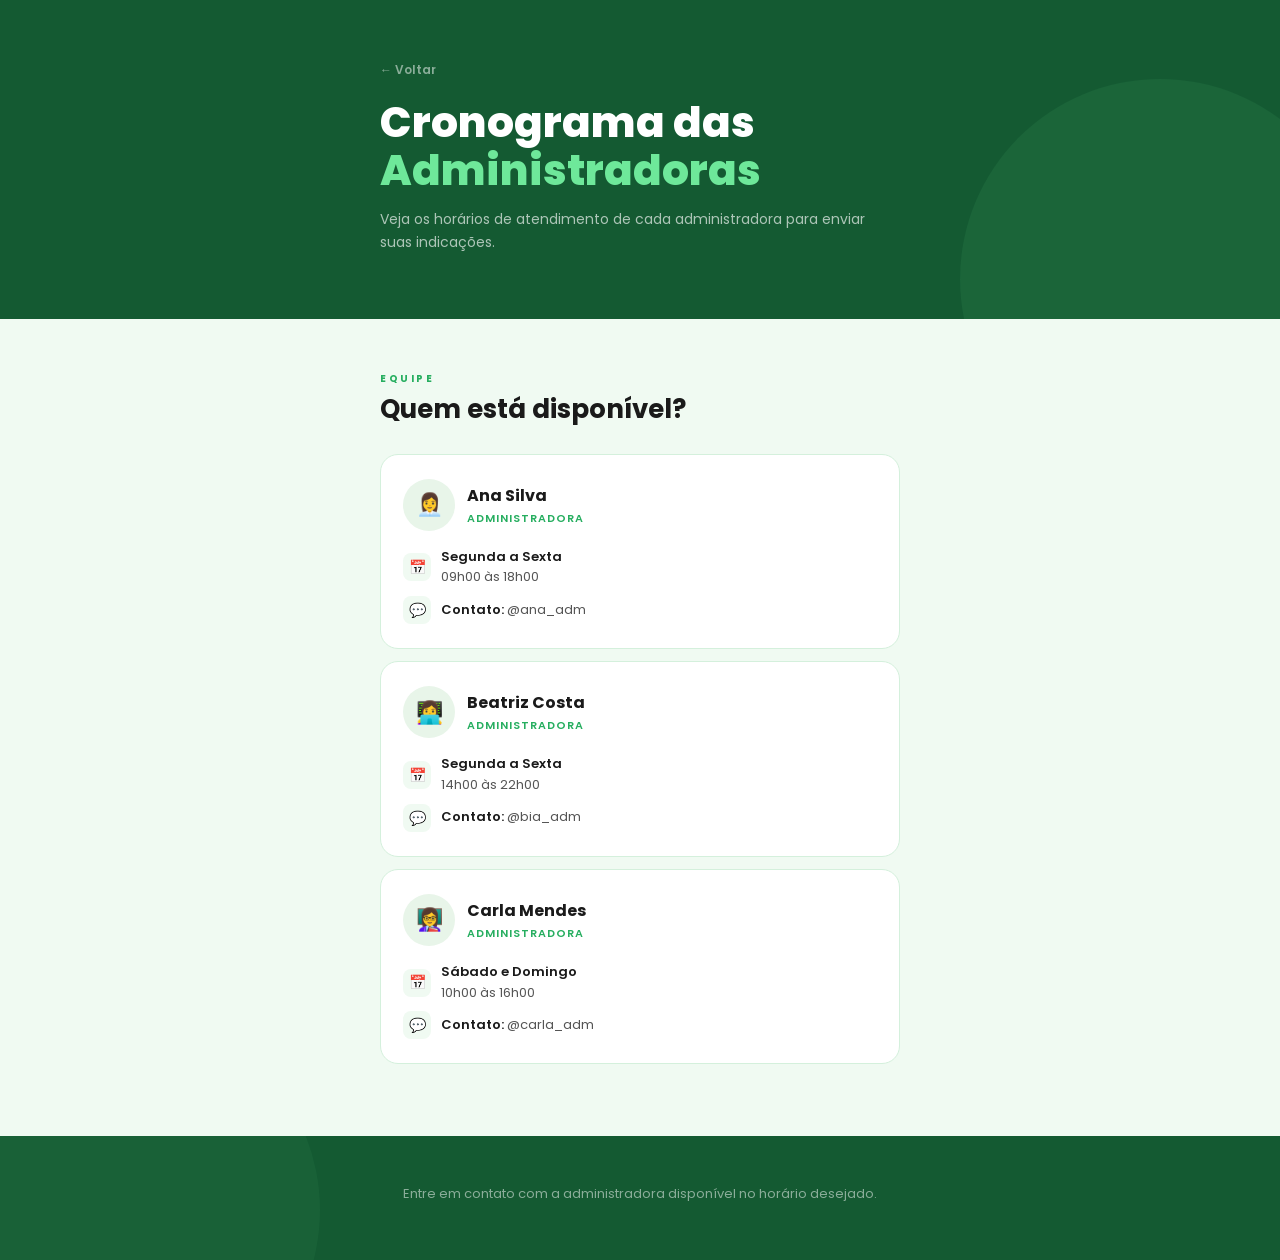
==== cronogramadasadms.html @ 8a8dbc95 "Ajustes" ====
<!DOCTYPE html>
<html lang="pt-BR">

<head>
    <meta charset="UTF-8" />
    <meta name="viewport" content="width=device-width, initial-scale=1.0" />
    <title>Cronograma das Administradoras</title>
    <link rel="preconnect" href="https://fonts.googleapis.com" />
    <link rel="preconnect" href="https://fonts.gstatic.com" crossorigin />
    <link href="https://fonts.googleapis.com/css2?family=Poppins:wght@400;500;600;700;800&display=swap"
        rel="stylesheet" />
    <style>
        *,
        *::before,
        *::after {
            box-sizing: border-box;
            margin: 0;
            padding: 0;
        }

        html {
            scroll-behavior: smooth;
        }

        body {
            font-family: 'Poppins', sans-serif;
            background: #f0faf2;
            color: #1a1a1a;
        }

        .col {
            width: 100%;
            max-width: 560px;
            margin: 0 auto;
            padding: 0 20px;
        }

        /* ─── HERO ─── */
        .hero {
            background: #145a32;
            padding: 56px 0 64px;
            position: relative;
            overflow: hidden;
        }

        .hero::after {
            content: '';
            position: absolute;
            width: 400px;
            height: 400px;
            border-radius: 50%;
            background: rgba(110, 232, 154, 0.07);
            bottom: -160px;
            right: -80px;
            pointer-events: none;
        }

        .hero-back {
            display: inline-flex;
            align-items: center;
            gap: 6px;
            font-size: 12px;
            font-weight: 600;
            color: rgba(255, 255, 255, 0.5);
            text-decoration: none;
            margin-bottom: 20px;
            transition: color .2s;
            position: relative;
        }

        .hero-back:hover {
            color: rgba(255, 255, 255, 0.8);
        }

        .hero h1 {
            font-size: clamp(28px, 6vw, 42px);
            font-weight: 800;
            color: #fff;
            line-height: 1.15;
            margin-bottom: 12px;
            position: relative;
        }

        .hero h1 span {
            color: #6ee89a;
        }

        .hero-desc {
            font-size: 14px;
            color: rgba(255, 255, 255, 0.65);
            line-height: 1.7;
            position: relative;
        }

        /* ─── CONTEÚDO ─── */
        .content {
            padding: 52px 0 72px;
        }

        .sec-tag {
            font-size: 10px;
            font-weight: 700;
            letter-spacing: 2.5px;
            text-transform: uppercase;
            color: #27ae60;
            margin-bottom: 6px;
        }

        .sec-title {
            font-size: clamp(20px, 4vw, 26px);
            font-weight: 700;
            color: #1a1a1a;
            line-height: 1.25;
            margin-bottom: 28px;
        }

        /* ─── CARDS ─── */
        .cards {
            display: flex;
            flex-direction: column;
            gap: 12px;
        }

        .card {
            background: #fff;
            border: 1px solid #d4f0dc;
            border-radius: 18px;
            padding: 24px 22px;
        }

        .card-header {
            display: flex;
            align-items: center;
            gap: 12px;
            margin-bottom: 16px;
        }

        .card-avatar {
            width: 52px;
            height: 52px;
            border-radius: 50%;
            background: #e8f5e9;
            display: flex;
            align-items: center;
            justify-content: center;
            font-size: 22px;
            flex-shrink: 0;
        }

        .card-info {
            flex: 1;
        }

        .card-name {
            font-size: 16px;
            font-weight: 700;
            color: #1a1a1a;
            margin-bottom: 2px;
        }

        .card-role {
            font-size: 11px;
            font-weight: 600;
            letter-spacing: 1px;
            text-transform: uppercase;
            color: #27ae60;
        }

        .card-schedule {
            display: flex;
            flex-direction: column;
            gap: 8px;
        }

        .schedule-item {
            display: flex;
            align-items: center;
            gap: 10px;
            font-size: 13px;
            color: #555;
            line-height: 1.6;
        }

        .schedule-icon {
            width: 28px;
            height: 28px;
            border-radius: 8px;
            background: #f0faf2;
            display: flex;
            align-items: center;
            justify-content: center;
            font-size: 14px;
            flex-shrink: 0;
        }

        .schedule-text {
            flex: 1;
        }

        .schedule-label {
            font-weight: 600;
            color: #1a1a1a;
        }

        /* ─── FOOTER ─── */
        .footer {
            background: #145a32;
            padding: 48px 0 56px;
            text-align: center;
            position: relative;
            overflow: hidden;
        }

        .footer::before {
            content: '';
            position: absolute;
            width: 400px;
            height: 400px;
            border-radius: 50%;
            background: rgba(110, 232, 154, 0.05);
            bottom: -150px;
            left: -80px;
        }

        .footer p {
            font-size: 13px;
            color: rgba(255, 255, 255, 0.5);
            position: relative;
        }
    </style>
</head>

<body>

    <!-- HERO -->
    <section class="hero">
        <div class="col">
            <a href="programaindicacoes.html" class="hero-back">← Voltar</a>
            <h1>Cronograma das <span>Administradoras</span></h1>
            <p class="hero-desc">Veja os horários de atendimento de cada administradora para enviar suas indicações.</p>
        </div>
    </section>

    <!-- CONTEÚDO -->
    <div class="col">
        <div class="content">
            <p class="sec-tag">Equipe</p>
            <p class="sec-title">Quem está disponível?</p>

            <div class="cards">

                <!-- Card Exemplo 1 -->
                <div class="card">
                    <div class="card-header">
                        <div class="card-avatar">👩‍💼</div>
                        <div class="card-info">
                            <p class="card-name">Ana Silva</p>
                            <p class="card-role">Administradora</p>
                        </div>
                    </div>
                    <div class="card-schedule">
                        <div class="schedule-item">
                            <div class="schedule-icon">📅</div>
                            <div class="schedule-text">
                                <span class="schedule-label">Segunda a Sexta</span><br>
                                09h00 às 18h00
                            </div>
                        </div>
                        <div class="schedule-item">
                            <div class="schedule-icon">💬</div>
                            <div class="schedule-text">
                                <span class="schedule-label">Contato:</span> @ana_adm
                            </div>
                        </div>
                    </div>
                </div>

                <!-- Card Exemplo 2 -->
                <div class="card">
                    <div class="card-header">
                        <div class="card-avatar">👩‍💻</div>
                        <div class="card-info">
                            <p class="card-name">Beatriz Costa</p>
                            <p class="card-role">Administradora</p>
                        </div>
                    </div>
                    <div class="card-schedule">
                        <div class="schedule-item">
                            <div class="schedule-icon">📅</div>
                            <div class="schedule-text">
                                <span class="schedule-label">Segunda a Sexta</span><br>
                                14h00 às 22h00
                            </div>
                        </div>
                        <div class="schedule-item">
                            <div class="schedule-icon">💬</div>
                            <div class="schedule-text">
                                <span class="schedule-label">Contato:</span> @bia_adm
                            </div>
                        </div>
                    </div>
                </div>

                <!-- Card Exemplo 3 -->
                <div class="card">
                    <div class="card-header">
                        <div class="card-avatar">👩‍🏫</div>
                        <div class="card-info">
                            <p class="card-name">Carla Mendes</p>
                            <p class="card-role">Administradora</p>
                        </div>
                    </div>
                    <div class="card-schedule">
                        <div class="schedule-item">
                            <div class="schedule-icon">📅</div>
                            <div class="schedule-text">
                                <span class="schedule-label">Sábado e Domingo</span><br>
                                10h00 às 16h00
                            </div>
                        </div>
                        <div class="schedule-item">
                            <div class="schedule-icon">💬</div>
                            <div class="schedule-text">
                                <span class="schedule-label">Contato:</span> @carla_adm
                            </div>
                        </div>
                    </div>
                </div>

            </div>
        </div>
    </div>

    <!-- FOOTER -->
    <div class="footer">
        <div class="col">
            <p>Entre em contato com a administradora disponível no horário desejado.</p>
        </div>
    </div>

</body>

</html>
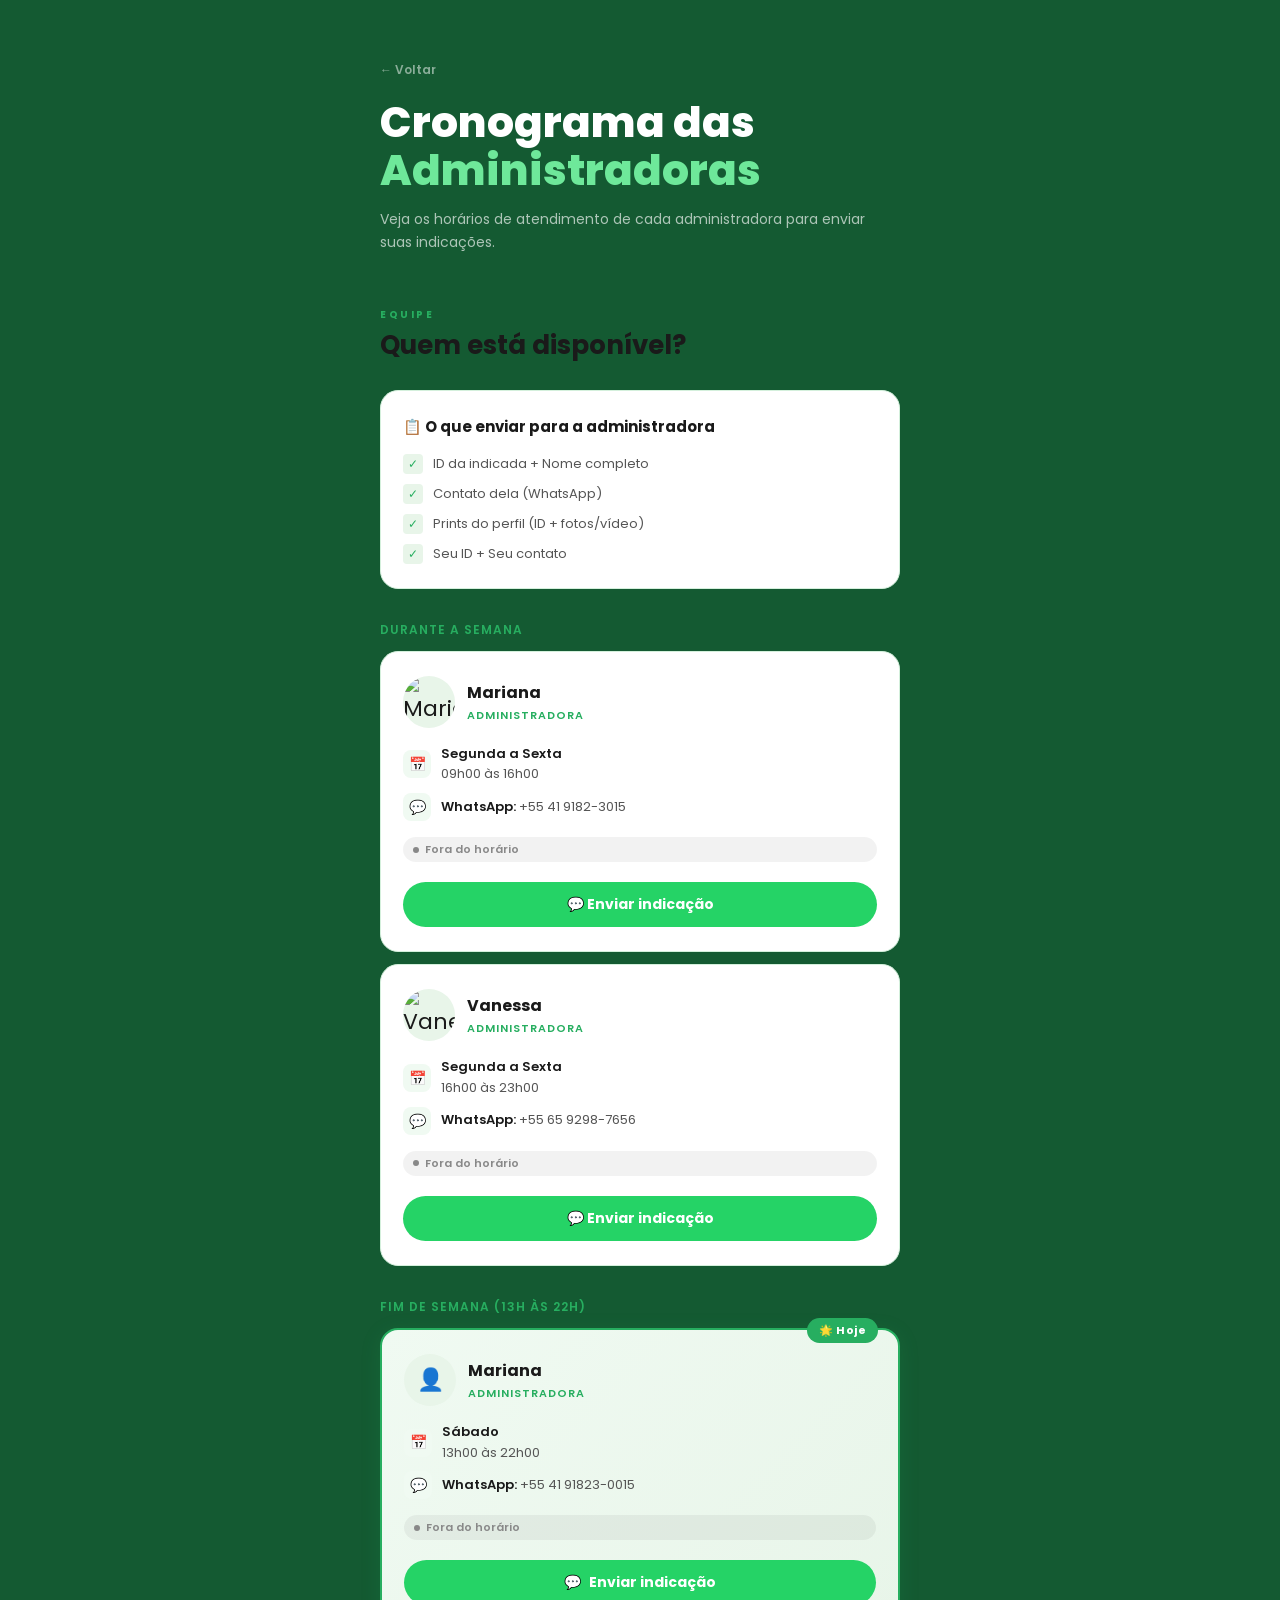
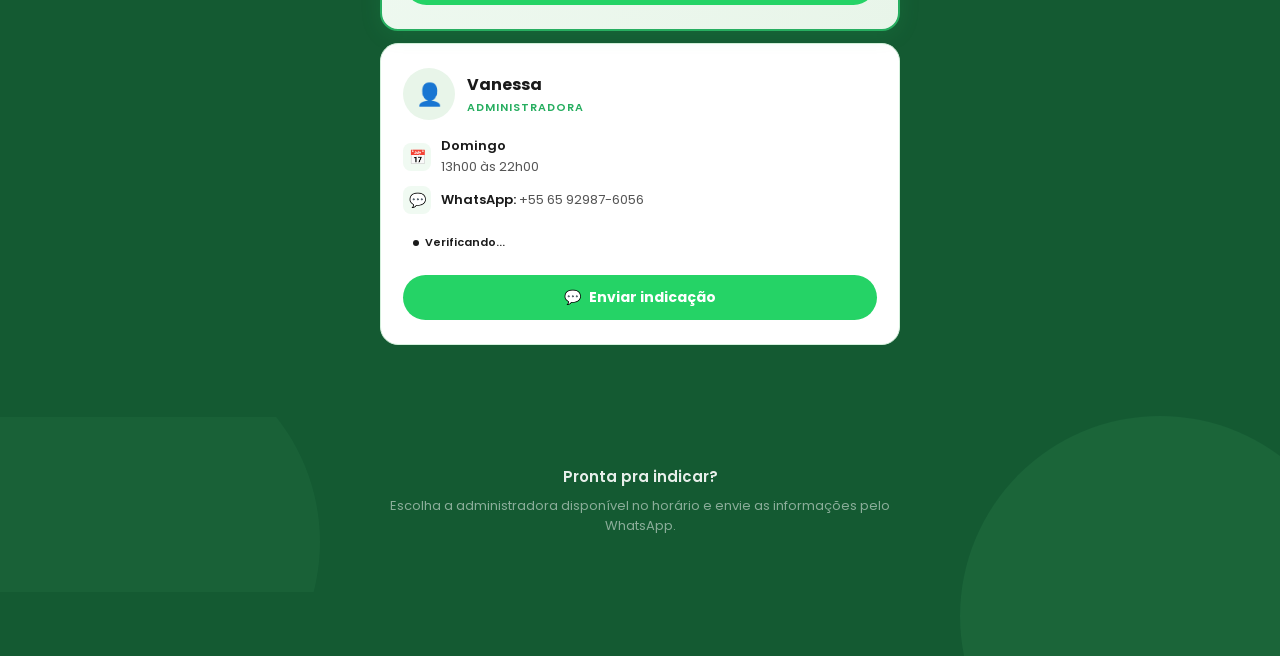
==== commit 0095a321: "Ajustes" ====
--- a/cronogramadasadms.html
+++ b/cronogramadasadms.html
@@ -4,7 +4,25 @@
 <head>
     <meta charset="UTF-8" />
     <meta name="viewport" content="width=device-width, initial-scale=1.0" />
-    <title>Cronograma das Administradoras</title>
+    <meta name="description"
+        content="Veja os horários de atendimento das administradoras do Programa de Indicações. Envie suas indicações no horário certo!" />
+    <meta name="keywords" content="cronograma, administradoras, horários, indicações, atendimento" />
+
+    <!-- Open Graph / Facebook -->
+    <meta property="og:type" content="website" />
+    <meta property="og:title" content="Cronograma das Administradoras" />
+    <meta property="og:description"
+        content="Veja os horários de atendimento de cada administradora para enviar suas indicações." />
+    <meta property="og:image" content="og-indicacoes.png" />
+
+    <!-- Twitter -->
+    <meta name="twitter:card" content="summary_large_image" />
+    <meta name="twitter:title" content="Cronograma das Administradoras" />
+    <meta name="twitter:description"
+        content="Veja os horários de atendimento de cada administradora para enviar suas indicações." />
+
+    <title>Cronograma das Administradoras | Programa de Indicações</title>
+    <link rel="icon" type="image/png" href="hero.png" />
     <link rel="preconnect" href="https://fonts.googleapis.com" />
     <link rel="preconnect" href="https://fonts.gstatic.com" crossorigin />
     <link href="https://fonts.googleapis.com/css2?family=Poppins:wght@400;500;600;700;800&display=swap"
@@ -145,6 +163,13 @@
             justify-content: center;
             font-size: 22px;
             flex-shrink: 0;
+            overflow: hidden;
+        }
+
+        .card-avatar img {
+            width: 100%;
+            height: 100%;
+            object-fit: cover;
         }
 
         .card-info {
@@ -200,6 +225,145 @@
         .schedule-label {
             font-weight: 600;
             color: #1a1a1a;
+        }
+
+        /* ─── BOTÃO WHATSAPP ─── */
+        .whatsapp-btn {
+            display: inline-flex;
+            align-items: center;
+            justify-content: center;
+            gap: 8px;
+            background: #25D366;
+            color: #fff;
+            font-size: 14px;
+            font-weight: 700;
+            padding: 12px 24px;
+            border-radius: 100px;
+            text-decoration: none;
+            transition: background .2s, transform .15s;
+            margin-top: 12px;
+            width: 100%;
+        }
+
+        .whatsapp-btn:hover {
+            background: #20BA5A;
+        }
+
+        .whatsapp-btn:active {
+            transform: scale(0.97);
+        }
+
+        /* ─── STATUS ─── */
+        .status-badge {
+            display: inline-flex;
+            align-items: center;
+            gap: 6px;
+            font-size: 11px;
+            font-weight: 600;
+            padding: 4px 10px;
+            border-radius: 100px;
+            margin-top: 8px;
+        }
+
+        .status-online {
+            background: rgba(39, 174, 96, 0.1);
+            color: #27ae60;
+        }
+
+        .status-offline {
+            background: rgba(0, 0, 0, 0.05);
+            color: #888;
+        }
+
+        .status-dot {
+            width: 6px;
+            height: 6px;
+            border-radius: 50%;
+            background: currentColor;
+            animation: pulse 2s ease-in-out infinite;
+        }
+
+        @keyframes pulse {
+
+            0%,
+            100% {
+                opacity: 1;
+            }
+
+            50% {
+                opacity: 0.5;
+            }
+        }
+
+        /* ─── DESTAQUE HOJE ─── */
+        .card-today {
+            border: 2px solid #27ae60;
+            box-shadow: 0 4px 20px rgba(39, 174, 96, 0.15);
+            position: relative;
+        }
+
+        .card-today::before {
+            content: '🌟 Hoje';
+            position: absolute;
+            top: -12px;
+            right: 20px;
+            background: #27ae60;
+            color: #fff;
+            font-size: 11px;
+            font-weight: 700;
+            padding: 4px 12px;
+            border-radius: 100px;
+            letter-spacing: 0.5px;
+        }
+
+        .card-highlight {
+            background: linear-gradient(135deg, #f0faf2 0%, #e8f5e9 100%);
+        }
+
+        /* ─── CHECKLIST ─── */
+        .checklist {
+            background: #fff;
+            border: 1px solid #d4f0dc;
+            border-radius: 18px;
+            padding: 24px 22px;
+            margin-bottom: 32px;
+        }
+
+        .checklist-title {
+            font-size: 15px;
+            font-weight: 700;
+            color: #1a1a1a;
+            margin-bottom: 16px;
+            display: flex;
+            align-items: center;
+            gap: 8px;
+        }
+
+        .checklist-items {
+            display: flex;
+            flex-direction: column;
+            gap: 10px;
+        }
+
+        .checklist-item {
+            display: flex;
+            align-items: center;
+            gap: 10px;
+            font-size: 13px;
+            color: #555;
+        }
+
+        .checklist-icon {
+            width: 20px;
+            height: 20px;
+            border-radius: 4px;
+            background: #e8f5e9;
+            color: #27ae60;
+            display: flex;
+            align-items: center;
+            justify-content: center;
+            font-size: 12px;
+            flex-shrink: 0;
         }
 
         /* ─── FOOTER ─── */
@@ -233,110 +397,369 @@
 <body>
 
     <!-- HERO -->
-    <section class="hero">
+    <header class="hero" role="banner">
         <div class="col">
             <a href="programaindicacoes.html" class="hero-back">← Voltar</a>
             <h1>Cronograma das <span>Administradoras</span></h1>
             <p class="hero-desc">Veja os horários de atendimento de cada administradora para enviar suas indicações.</p>
         </div>
-    </section>
-
-    <!-- CONTEÚDO -->
-    <div class="col">
-        <div class="content">
-            <p class="sec-tag">Equipe</p>
-            <p class="sec-title">Quem está disponível?</p>
-
-            <div class="cards">
-
-                <!-- Card Exemplo 1 -->
-                <div class="card">
+        </section>
+
+        <!-- CONTEÚDO -->
+        <div class="col">
+            <div class="content">
+                <p class="sec-tag">Equipe</p>
+                <p class="sec-title">Quem está disponível?</p>
+
+                <!-- Checklist -->
+                <div class="checklist">
+                    <div class="checklist-title">
+                        📋 O que enviar para a administradora
+                    </div>
+                    <div class="checklist-items">
+                        <div class="checklist-item">
+                            <div class="checklist-icon">✓</div>
+                            <span>ID da indicada + Nome completo</span>
+                        </div>
+                        <div class="checklist-item">
+                            <div class="checklist-icon">✓</div>
+                            <span>Contato dela (WhatsApp)</span>
+                        </div>
+                        <div class="checklist-item">
+                            <div class="checklist-icon">✓</div>
+                            <span>Prints do perfil (ID + fotos/vídeo)</span>
+                        </div>
+                        <div class="checklist-item">
+                            <div class="checklist-icon">✓</div>
+                            <span>Seu ID + Seu contato</span>
+                        </div>
+                    </div>
+                </div>
+
+                <!-- Semana -->
+                <p
+                    style="font-size: 12px; font-weight: 600; color: #27ae60; margin-bottom: 12px; text-transform: uppercase; letter-spacing: 1px;">
+                    Durante a semana</p>
+
+                <div class="cards">
+
+                    <!-- Mariana -->
+                    <div class="card">
+                        <div class="card-header">
+                            <div class="card-avatar">
+                                <img src="adm-mari.png" alt="Mariana">
+                            </div>
+                            <div class="card-info">
+                                <p class="card-name">Mariana</p>
+                                <p class="card-role">Administradora</p>
+                            </div>
+                        </div>
+                        <div class="card-schedule">
+                            <div class="schedule-item">
+                                <div class="schedule-icon">📅</div>
+                                <div class="schedule-text">
+                                    <span class="schedule-label">Segunda a Sexta</span><br>
+                                    09h00 às 16h00
+                                </div>
+                            </div>
+                            <div class="schedule-item">
+                                <div class="schedule-icon">💬</div>
+                                <div class="schedule-text">
+                                    <span class="schedule-label">WhatsApp:</span> +55 41 9182-3015
+                                </div>
+                            </div>
+                            <span class="status-badge status-mari">
+                                <span class="status-dot"></span>
+                                <span class="status-text-mari">Verificando...</span>
+                            </span>
+                            <a href="https://wa.me/5541918230015?text=Oi%20Mariana!%20Quero%20fazer%20uma%20indicação%20😊"
+                                class="whatsapp-btn" target="_blank">
+                                💬 Enviar indicação
+                            </a>
+                        </div>
+                    </div>
+
+                    <!-- Vanessa -->
+                    <div class="card">
+                        <div class="card-header">
+                            <div class="card-avatar">
+                                <img src="adm-van.png" alt="Vanessa">
+                            </div>
+                            <div class="card-info">
+                                <p class="card-name">Vanessa</p>
+                                <p class="card-role">Administradora</p>
+                            </div>
+                        </div>
+                        <div class="card-schedule">
+                            <div class="schedule-item">
+                                <div class="schedule-icon">📅</div>
+                                <div class="schedule-text">
+                                    <span class="schedule-label">Segunda a Sexta</span><br>
+                                    16h00 às 23h00
+                                </div>
+                            </div>
+                            <div class="schedule-item">
+                                <div class="schedule-icon">💬</div>
+                                <div class="schedule-text">
+                                    <span class="schedule-label">WhatsApp:</span> +55 65 9298-7656
+                                </div>
+                            </div>
+                            <span class="status-badge status-vanessa">
+                                <span class="status-dot"></span>
+                                <span class="status-text-vanessa">Verificando...</span>
+                            </span>
+                            <a href="https://wa.me/5565929876056?text=Oi%20Vanessa!%20Quero%20fazer%20uma%20indicação%20😊"
+                                class="whatsapp-btn" target="_blank">
+                                💬 Enviar indicação
+                            </a>
+                        </div>
+                    </div>
+
+                </div>
+
+                <!-- Fim de Semana -->
+                <p
+                    style="font-size: 12px; font-weight: 600; color: #27ae60; margin: 32px 0 12px; text-transform: uppercase; letter-spacing: 1px;">
+                    Fim de semana (13h às 22h)</p>
+
+                <div class="cards" id="weekend-cards">
+                    <!-- Preenchido via JavaScript -->
+                </div>
+
+            </div>
+        </div>
+
+        <!-- FOOTER -->
+        <div class="footer">
+            <div class="col">
+                <p style="font-size: 15px; font-weight: 600; color: rgba(255,255,255,0.9); margin-bottom: 8px;">Pronta
+                    pra
+                    indicar?</p>
+                <p>Escolha a administradora disponível no horário e envie as informações pelo WhatsApp.</p>
+            </div>
+        </div>
+
+        <script>
+            // Configuração: primeira semana de referência (Vanessa no sábado, Mariana no domingo)
+            // Data de referência: 19/04/2025 (sábado com Vanessa)
+            const referenceDate = new Date('2025-04-19');
+
+            function getWeekendSchedule() {
+                const today = new Date();
+                const diffTime = today - referenceDate;
+                const diffWeeks = Math.floor(diffTime / (7 * 24 * 60 * 60 * 1000));
+
+                // Se o número de semanas é par, mantém o padrão (Vanessa sábado, Mariana domingo)
+                // Se ímpar, inverte
+                const isVanessaSaturday = diffWeeks % 2 === 0;
+
+                return {
+                    saturday: isVanessaSaturday ? 'vanessa' : 'mariana',
+                    sunday: isVanessaSaturday ? 'mariana' : 'vanessa'
+                };
+            }
+
+            function renderWeekendCards() {
+                const schedule = getWeekendSchedule();
+                const container = document.getElementById('weekend-cards');
+                const today = new Date().getDay(); // 0 = domingo, 6 = sábado
+
+                const admData = {
+                    vanessa: {
+                        name: 'Vanessa',
+                        img: 'adm-van.png',
+                        phone: '+55 65 92987-6056',
+                        phoneLink: '5565929876056',
+                        waLink: 'https://wa.me/5565929876056?text=Oi%20Vanessa!%20Quero%20fazer%20uma%20indicação%20😊'
+                    },
+                    mariana: {
+                        name: 'Mariana',
+                        img: 'adm-mari.png',
+                        phone: '+55 41 91823-0015',
+                        phoneLink: '5541918230015',
+                        waLink: 'https://wa.me/5541918230015?text=Oi%20Mariana!%20Quero%20fazer%20uma%20indicação%20😊'
+                    }
+                };
+
+                const saturdayAdm = admData[schedule.saturday];
+                const sundayAdm = admData[schedule.sunday];
+
+                // Verifica se é sábado ou domingo para destacar
+                const isSaturday = today === 6;
+                const isSunday = today === 0;
+
+                container.innerHTML = `
+                <!-- Sábado -->
+                <article class="card ${isSaturday ? 'card-today card-highlight' : ''}" role="listitem" id="saturday-card">
                     <div class="card-header">
-                        <div class="card-avatar">👩‍💼</div>
+                        <div class="card-avatar">
+                            <img src="${saturdayAdm.img}" alt="Foto de perfil da administradora ${saturdayAdm.name}" loading="lazy" onerror="this.parentElement.innerHTML='👤'">
+                        </div>
                         <div class="card-info">
-                            <p class="card-name">Ana Silva</p>
+                            <h4 class="card-name">${saturdayAdm.name}</h4>
                             <p class="card-role">Administradora</p>
                         </div>
                     </div>
                     <div class="card-schedule">
                         <div class="schedule-item">
-                            <div class="schedule-icon">📅</div>
+                            <div class="schedule-icon" aria-hidden="true">📅</div>
                             <div class="schedule-text">
-                                <span class="schedule-label">Segunda a Sexta</span><br>
-                                09h00 às 18h00
+                                <span class="schedule-label">Sábado</span><br>
+                                13h00 às 22h00
                             </div>
                         </div>
                         <div class="schedule-item">
-                            <div class="schedule-icon">💬</div>
+                            <div class="schedule-icon" aria-hidden="true">💬</div>
                             <div class="schedule-text">
-                                <span class="schedule-label">Contato:</span> @ana_adm
-                            </div>
-                        </div>
+                                <span class="schedule-label">WhatsApp:</span> <a href="tel:+${saturdayAdm.phoneLink}" style="color: inherit; text-decoration: none;">${saturdayAdm.phone}</a>
+                            </div>
+                        </div>
+                        <span class="status-badge status-saturday" role="status" aria-live="polite">
+                            <span class="status-dot" aria-hidden="true"></span>
+                            <span class="status-text-saturday">Verificando...</span>
+                        </span>
+                        <a href="${saturdayAdm.waLink}"
+                            class="whatsapp-btn" target="_blank" rel="noopener noreferrer" aria-label="Enviar indicação para ${saturdayAdm.name} via WhatsApp">
+                            <span aria-hidden="true">💬</span> Enviar indicação
+                        </a>
                     </div>
-                </div>
-
-                <!-- Card Exemplo 2 -->
-                <div class="card">
+                </article>
+
+                <!-- Domingo -->
+                <article class="card ${isSunday ? 'card-today card-highlight' : ''}" role="listitem" id="sunday-card">
                     <div class="card-header">
-                        <div class="card-avatar">👩‍💻</div>
+                        <div class="card-avatar">
+                            <img src="${sundayAdm.img}" alt="Foto de perfil da administradora ${sundayAdm.name}" loading="lazy" onerror="this.parentElement.innerHTML='👤'">
+                        </div>
                         <div class="card-info">
-                            <p class="card-name">Beatriz Costa</p>
+                            <h4 class="card-name">${sundayAdm.name}</h4>
                             <p class="card-role">Administradora</p>
                         </div>
                     </div>
                     <div class="card-schedule">
                         <div class="schedule-item">
-                            <div class="schedule-icon">📅</div>
+                            <div class="schedule-icon" aria-hidden="true">📅</div>
                             <div class="schedule-text">
-                                <span class="schedule-label">Segunda a Sexta</span><br>
-                                14h00 às 22h00
+                                <span class="schedule-label">Domingo</span><br>
+                                13h00 às 22h00
                             </div>
                         </div>
                         <div class="schedule-item">
-                            <div class="schedule-icon">💬</div>
+                            <div class="schedule-icon" aria-hidden="true">💬</div>
                             <div class="schedule-text">
-                                <span class="schedule-label">Contato:</span> @bia_adm
-                            </div>
-                        </div>
+                                <span class="schedule-label">WhatsApp:</span> <a href="tel:+${sundayAdm.phoneLink}" style="color: inherit; text-decoration: none;">${sundayAdm.phone}</a>
+                            </div>
+                        </div>
+                        <span class="status-badge status-sunday" role="status" aria-live="polite">
+                            <span class="status-dot" aria-hidden="true"></span>
+                            <span class="status-text-sunday">Verificando...</span>
+                        </span>
+                        <a href="${sundayAdm.waLink}"
+                            class="whatsapp-btn" target="_blank" rel="noopener noreferrer" aria-label="Enviar indicação para ${sundayAdm.name} via WhatsApp">
+                            <span aria-hidden="true">💬</span> Enviar indicação
+                        </a>
                     </div>
-                </div>
-
-                <!-- Card Exemplo 3 -->
-                <div class="card">
-                    <div class="card-header">
-                        <div class="card-avatar">👩‍🏫</div>
-                        <div class="card-info">
-                            <p class="card-name">Carla Mendes</p>
-                            <p class="card-role">Administradora</p>
-                        </div>
-                    </div>
-                    <div class="card-schedule">
-                        <div class="schedule-item">
-                            <div class="schedule-icon">📅</div>
-                            <div class="schedule-text">
-                                <span class="schedule-label">Sábado e Domingo</span><br>
-                                10h00 às 16h00
-                            </div>
-                        </div>
-                        <div class="schedule-item">
-                            <div class="schedule-icon">💬</div>
-                            <div class="schedule-text">
-                                <span class="schedule-label">Contato:</span> @carla_adm
-                            </div>
-                        </div>
-                    </div>
-                </div>
-
-            </div>
-        </div>
-    </div>
-
-    <!-- FOOTER -->
-    <div class="footer">
-        <div class="col">
-            <p>Entre em contato com a administradora disponível no horário desejado.</p>
-        </div>
-    </div>
+                </article>
+            `;
+
+                // Verifica status do fim de semana
+                checkWeekendStatus();
+            }
+
+            // Renderiza ao carregar a página
+            renderWeekendCards();
+
+            // Verifica status online/offline
+            function checkStatus() {
+                const now = new Date();
+                const day = now.getDay(); // 0 = domingo, 1 = segunda, etc
+                const hour = now.getHours();
+                const minute = now.getMinutes();
+                const currentTime = hour + minute / 60;
+
+                // Mariana: Segunda a Sexta, 9h às 16h
+                const mariOnline = day >= 1 && day <= 5 && currentTime >= 9 && currentTime < 16;
+                const mariStatus = document.querySelector('.status-mari');
+                const mariText = document.querySelector('.status-text-mari');
+
+                if (mariOnline) {
+                    mariStatus.classList.remove('status-offline');
+                    mariStatus.classList.add('status-online');
+                    mariText.textContent = 'Disponível agora';
+                } else {
+                    mariStatus.classList.remove('status-online');
+                    mariStatus.classList.add('status-offline');
+                    mariText.textContent = 'Fora do horário';
+                }
+
+                // Vanessa: Segunda a Sexta, 16h às 23h
+                const vanessaOnline = day >= 1 && day <= 5 && currentTime >= 16 && currentTime < 23;
+                const vanessaStatus = document.querySelector('.status-vanessa');
+                const vanessaText = document.querySelector('.status-text-vanessa');
+
+                if (vanessaOnline) {
+                    vanessaStatus.classList.remove('status-offline');
+                    vanessaStatus.classList.add('status-online');
+                    vanessaText.textContent = 'Disponível agora';
+                } else {
+                    vanessaStatus.classList.remove('status-online');
+                    vanessaStatus.classList.add('status-offline');
+                    vanessaText.textContent = 'Fora do horário';
+                }
+            }
+
+            // Verifica status do fim de semana
+            function checkWeekendStatus() {
+                const now = new Date();
+                const day = now.getDay();
+                const hour = now.getHours();
+                const minute = now.getMinutes();
+                const currentTime = hour + minute / 60;
+
+                // Sábado: 13h às 22h
+                if (day === 6) {
+                    const saturdayOnline = currentTime >= 13 && currentTime < 22;
+                    const saturdayStatus = document.querySelector('.status-saturday');
+                    const saturdayText = document.querySelector('.status-text-saturday');
+
+                    if (saturdayStatus && saturdayText) {
+                        if (saturdayOnline) {
+                            saturdayStatus.classList.remove('status-offline');
+                            saturdayStatus.classList.add('status-online');
+                            saturdayText.textContent = 'Disponível agora';
+                        } else {
+                            saturdayStatus.classList.remove('status-online');
+                            saturdayStatus.classList.add('status-offline');
+                            saturdayText.textContent = 'Fora do horário';
+                        }
+                    }
+                }
+
+                // Domingo: 13h às 22h
+                if (day === 0) {
+                    const sundayOnline = currentTime >= 13 && currentTime < 22;
+                    const sundayStatus = document.querySelector('.status-sunday');
+                    const sundayText = document.querySelector('.status-text-sunday');
+
+                    if (sundayStatus && sundayText) {
+                        if (sundayOnline) {
+                            sundayStatus.classList.remove('status-offline');
+                            sundayStatus.classList.add('status-online');
+                            sundayText.textContent = 'Disponível agora';
+                        } else {
+                            sundayStatus.classList.remove('status-online');
+                            sundayStatus.classList.add('status-offline');
+                            sundayText.textContent = 'Fora do horário';
+                        }
+                    }
+                }
+            }
+
+            // Verifica status ao carregar e a cada minuto
+            checkStatus();
+            setInterval(checkStatus, 60000);
+            setInterval(checkWeekendStatus, 60000);
+        </script>
 
 </body>
 
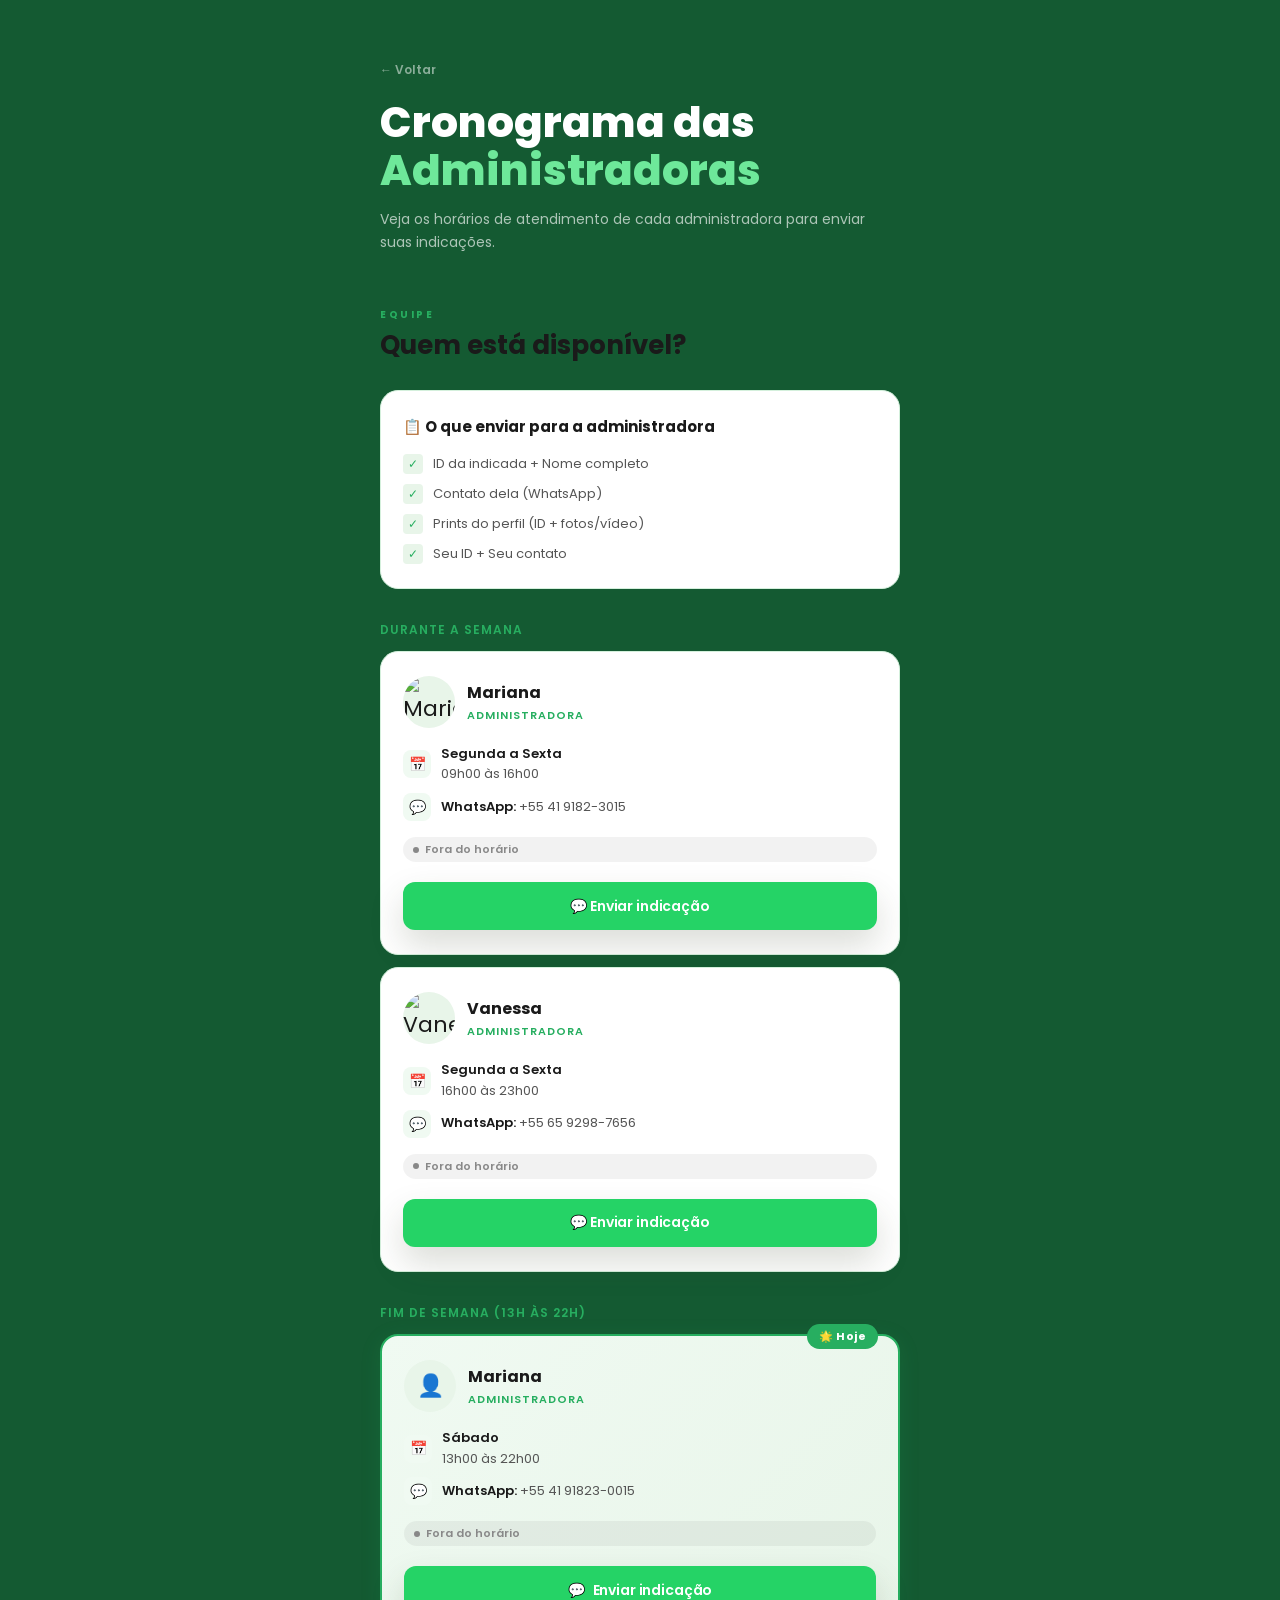
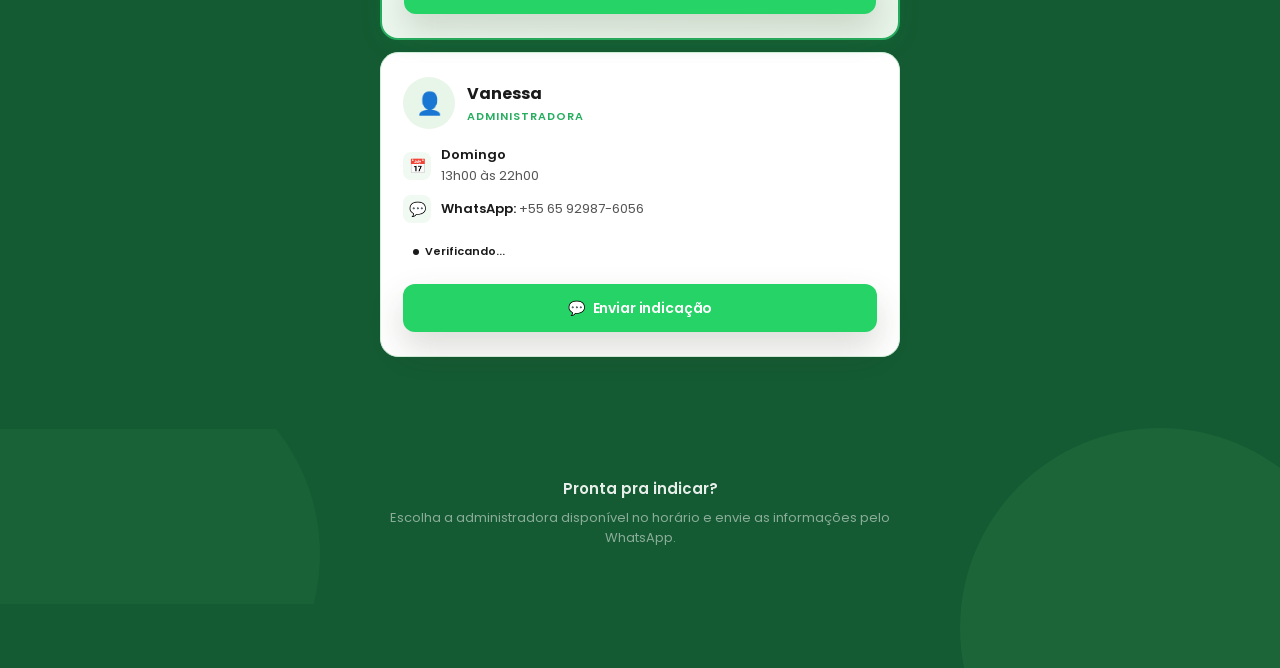
==== commit b2046795: "Ajustes" ====
--- a/cronogramadasadms.html
+++ b/cronogramadasadms.html
@@ -390,6 +390,30 @@
             font-size: 13px;
             color: rgba(255, 255, 255, 0.5);
             position: relative;
+        }
+
+        /* CTA consistency pass: align action buttons with the main site. */
+        .whatsapp-btn {
+            min-height: 48px;
+            border-radius: 12px !important;
+            font-size: 14px;
+            font-weight: 600;
+            letter-spacing: -0.01em;
+            box-shadow: 0 16px 34px rgba(58, 69, 40, 0.18);
+            transition:
+                background-color 0.28s ease,
+                box-shadow 0.28s ease,
+                color 0.28s ease,
+                transform 0.28s ease;
+        }
+
+        .whatsapp-btn:hover {
+            transform: translateY(-2px);
+            box-shadow: 0 18px 40px rgba(58, 69, 40, 0.2);
+        }
+
+        .whatsapp-btn:active {
+            transform: translateY(0) scale(0.98);
         }
     </style>
 </head>
@@ -763,4 +787,4 @@
 
 </body>
 
-</html>+</html>
